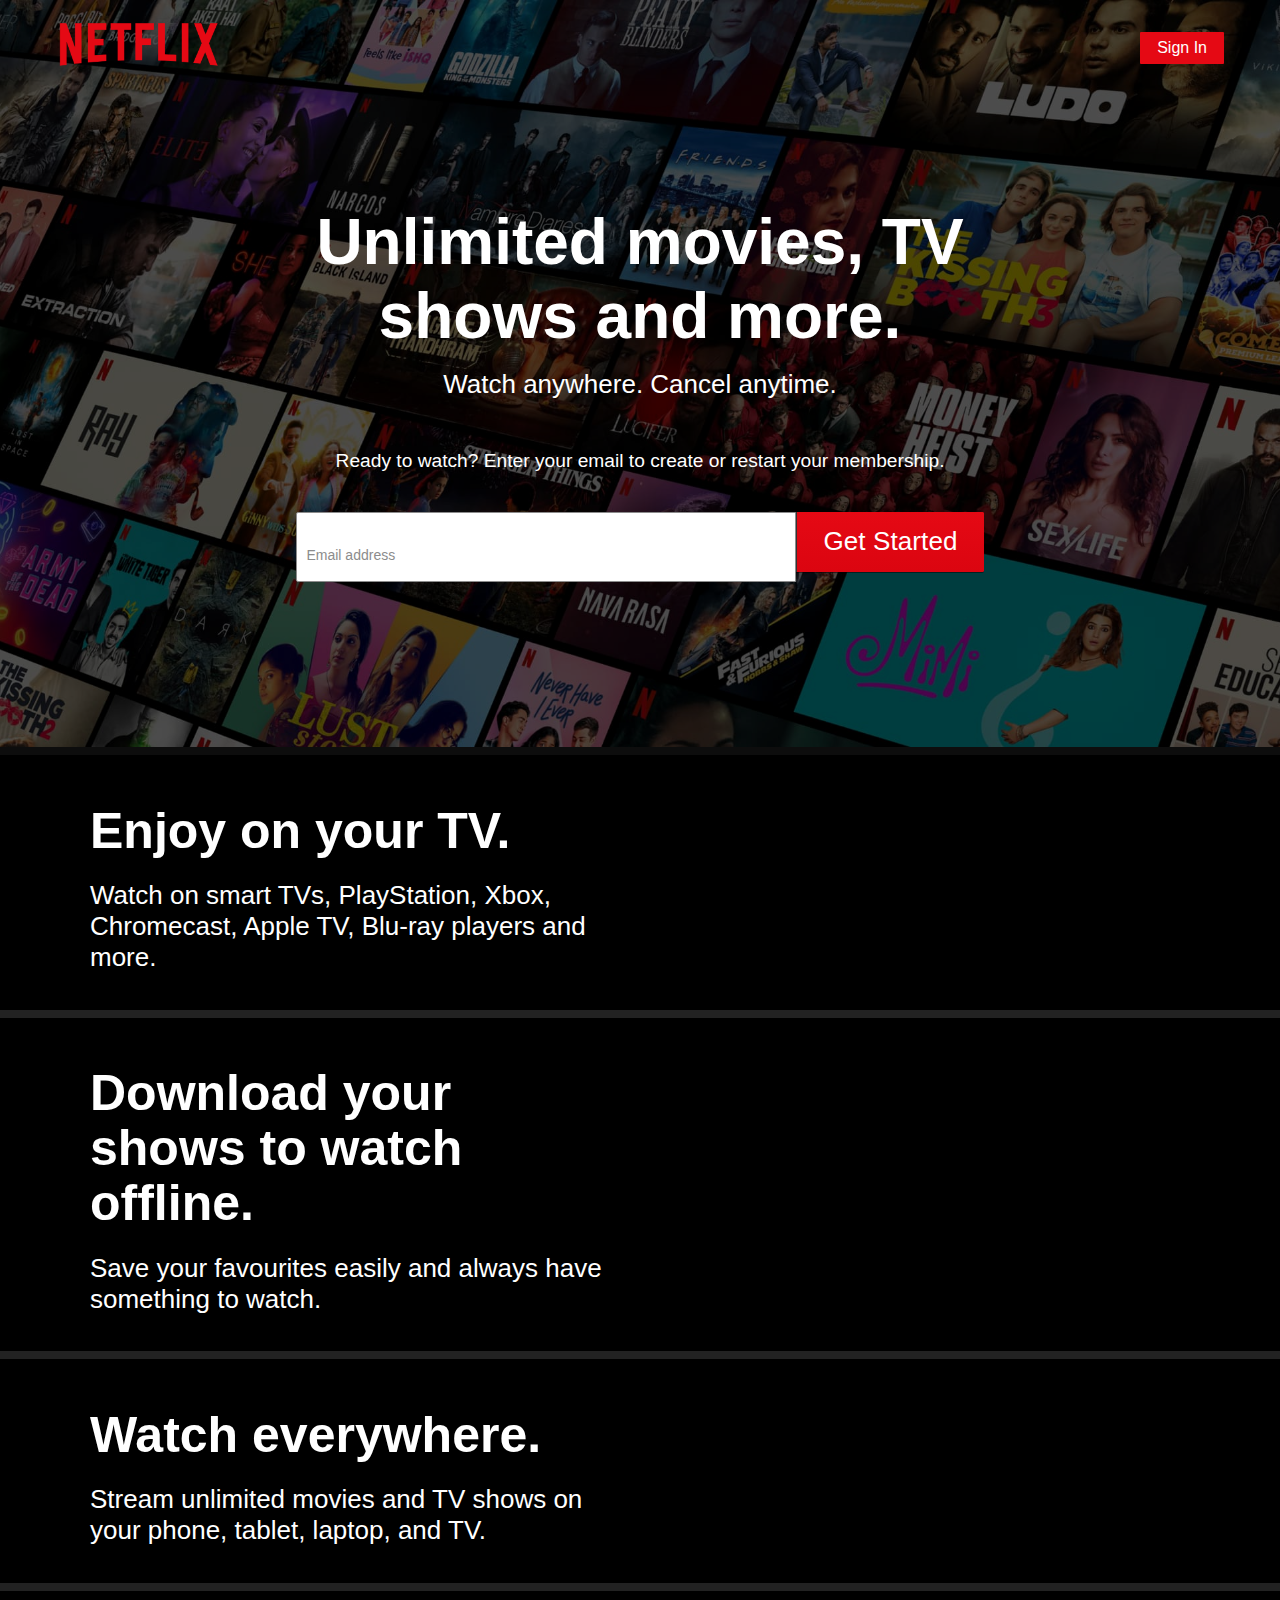
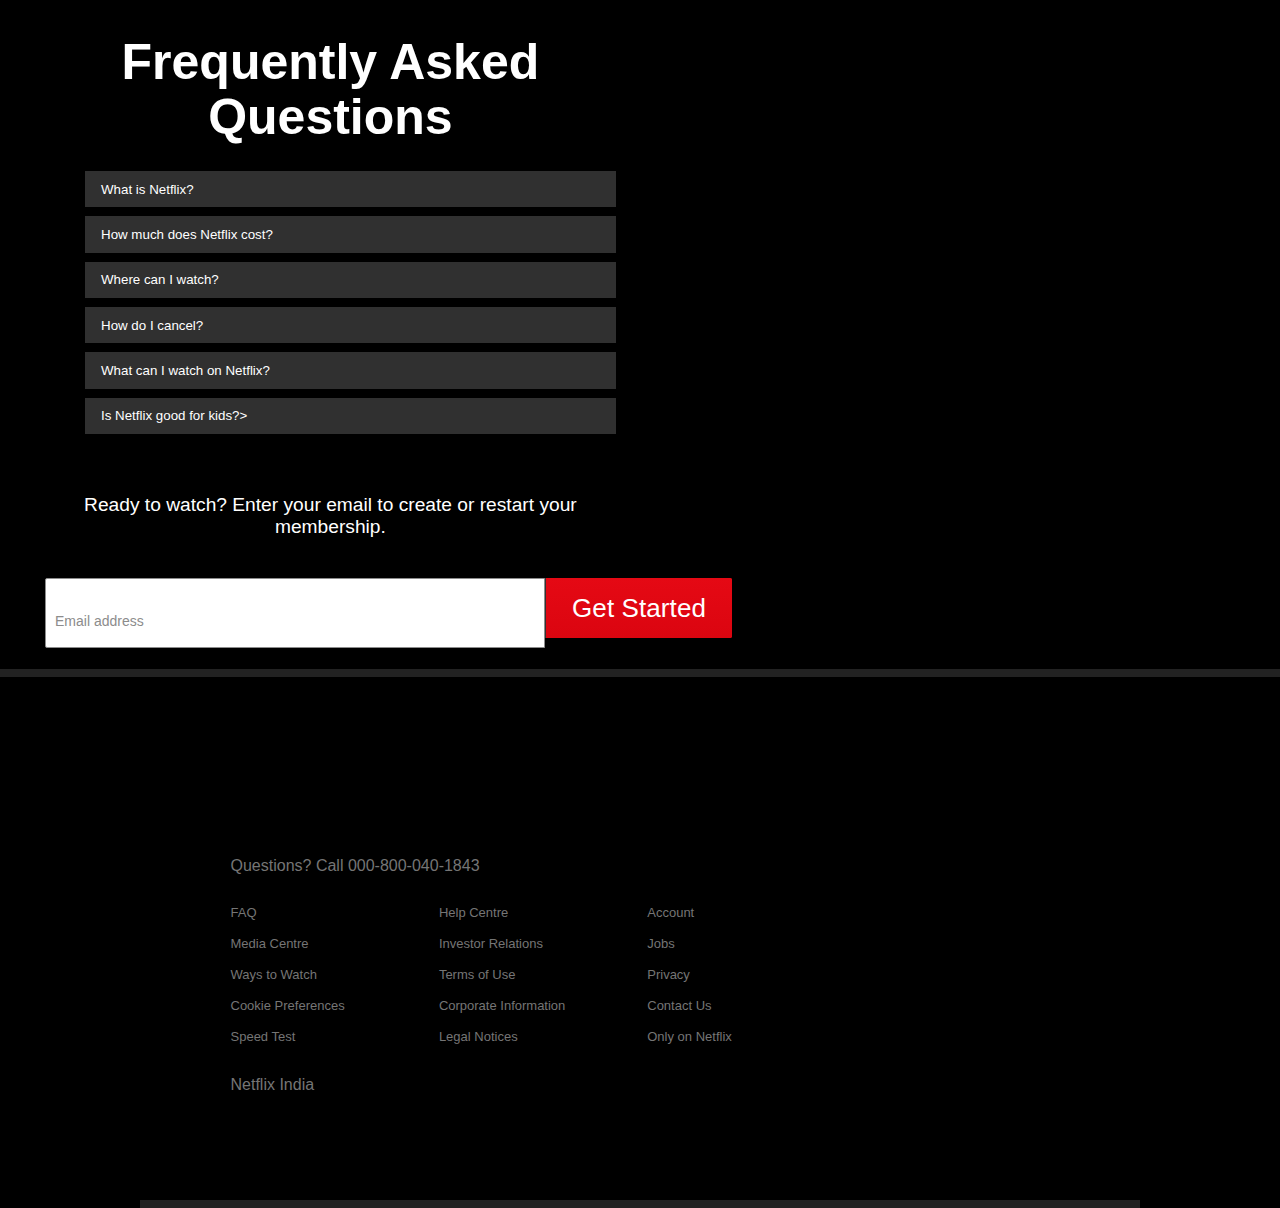
==== index.html @ 4e62dc22 "Initial commit" ====
<!DOCTYPE html>
<html lang="en">
  <head>
    <meta charset="UTF-8" />
    <meta http-equiv="X-UA-Compatible" content="IE=edge" />
    <meta name="viewport" content="width=device-width, initial-scale=1.0" />
    <link rel="shortcut icon" href="netflixtab.png" type="image/x-icon" />
    <link rel="stylesheet" href="style.css" />
    <title>Netflix India – Watch TV Shows Online, Watch Movies Online</title>
  </head>
  <body>
    <div class="section1">
      <header class="story-header-wrapper">
        <div class="story-header">
          <span class="story-logo">
            <img src="netflix-logo.png" alt="Netflix" />
          </span>
          <a href="login.html" class="redbutton">Sign In</a>
        </div>
      </header>
      <div class="story-card">
        <div class="story-card-text">
          <h1 class="story-card-title">Unlimited movies, TV shows and more.</h1>
          <h2 class="story-card-subtitle">Watch anywhere. Cancel anytime.</h2>
          <form class="cta-form email-form"  method="GET">
            <h3 class="email-form-title">Ready to watch? Enter your email to create or restart your membership.</h3>
            <div class="email-form-lockup">
                <ul class="simpleForm structural ui-grid">
                    <li class="nfFormSpace field-email">
                        <div class="nfInput nfInputResponsive">
                            <div class="nfInputPlacement">
                                <label class="input_id" placeholder="email">
                                    <input type="email" data-uia="field-email" name="email" class="nfTextField" id="id_email_faq" value="" tabindex="0" autocomplete="email" maxlength="50" minlength="5" dir="">
                                    <label for="id_email_faq" class="placeLabel">Email address</label>
                                </label>
                            </div>
                        </div>
                    </li>
                </ul>
                <div class="our-story-cta-container cta-link-wrapper">
                    <button class="btn btn-red nmhp-cta nmhp-cta-extra-large btn-none btn-custom" type="submit" autocomplete="off" tabindex="0" role="link" >
                        <span id="" class="cta-btn-txt" >Get Started</span>
                        <span id="" class="chevron-right-arrow" >
                        </span>
                    </button>
                </div>
            </div>
        </form>
          <h3 class="disclaimer"></h3>
        </div>
      </div>
    </div>
    <div class="our-story-card animation-card watchOnTv">
      <div class="animation-card-container">
        <div class="our-story-card-text">
          <h1 id="" class="our-story-card-title">Enjoy on your TV.</h1>
          <h2 id="" class="our-story-card-subtitle">
            Watch on smart TVs, PlayStation, Xbox, Chromecast, Apple TV, Blu-ray
            players and more.
          </h2>
        </div>
        <div class="our-story-card-img-container">
          <div class="our-story-card-animation-container">
            <img
              alt=""
              class="our-story-card-img"
              src="https://assets.nflxext.com/ffe/siteui/acquisition/ourStory/fuji/desktop/tv.png"
            />
            <div class="our-story-card-animation">
              <video
                class="our-story-card-video"
                autoplay=""
                playsinline=""
                muted=""
                loop=""
              >
                <source
                  src="https://assets.nflxext.com/ffe/siteui/acquisition/ourStory/fuji/desktop/video-tv-in-0819.m4v"
                  type="video/mp4"
                />
              </video>
              <div class="our-story-card-animation-text"></div>
            </div>
          </div>
        </div>
        <div class="center-pixel" style="position: absolute"></div>
      </div>
    </div>
    <div class="our-story-card animation-card downloadAndWatch flipped">
      <div class="animation-card-container">
        <div class="our-story-card-text">
          <h1 id="" class="our-story-card-title">
            Download your shows to watch offline.
          </h1>
          <h2 id="" class="our-story-card-subtitle">
            Save your favourites easily and always have something to watch.
          </h2>
        </div>
        <div class="our-story-card-img-container">
          <div class="our-story-card-animation-container">
            <img
              alt=""
              class="our-story-card-img"
              src="https://assets.nflxext.com/ffe/siteui/acquisition/ourStory/fuji/desktop/mobile-0819.jpg"
            />
            <div class="our-story-card-animation">
              <div class="our-story-card-animation-image">
                <img
                  alt=""
                  src="https://assets.nflxext.com/ffe/siteui/acquisition/ourStory/fuji/desktop/boxshot.png"
                />
              </div>
              <div class="our-story-card-animation-text">
                <div id="" class="text-0" data-uia="">Stranger Things</div>
                <div id="" class="text-1" data-uia="">Downloading...</div>
              </div>
            </div>
          </div>
        </div>
        <div class="center-pixel" style="position: absolute"></div>
      </div>
    </div>
    <div class="our-story-card animation-card watchOnDevice">
      <div class="animation-card-container">
        <div class="our-story-card-text">
          <h1 id=""
            class="our-story-card-title">
            Watch everywhere.
          </h1>
          <h2 id=""
            class="our-story-card-subtitle">
            Stream unlimited movies and TV shows on your phone, tablet, laptop,
            and TV.
          </h2>
        </div>
        <div class="our-story-card-img-container">
          <div class="our-story-card-animation-container">
            <img alt="" class="our-story-card-img" src="https://assets.nflxext.com/ffe/siteui/acquisition/ourStory/fuji/desktop/device-pile-in.png">
            <div class="our-story-card-animation" style="max-width: 63%;max-height: 47%;top: 34%;left: 50%;">
              <video class="our-story-card-video" autoplay="" playsinline="" muted="" loop="" style="object-fit: contain;">
                <source src="https://assets.nflxext.com/ffe/siteui/acquisition/ourStory/fuji/desktop/video-devices-in.m4v"
                  type="video/mp4"/>
              </video>
              <div class="our-story-card-animation-text"></div>
            </div>
          </div>
        </div>
        <div class="center-pixel" style="position: absolute"></div>
      </div>
    </div>

    <!-- faq section -->
    <div class="our-story-card faq-card" id="faq">
        <div class="our-story-card-text">
            <h1 id="" class="our-story-card-title" >Frequently Asked Questions</h1>
            <ul class="faq-list">
                <li class="faq-list-item" >
                    <button class="faq-question">What is Netflix?</button>
                    <div class="faq-answer closed">
                        <span id="" >Netflix is a streaming service that offers a wide variety of award-winning TV shows, movies, anime, documentaries and more – on thousands of internet-connected devices.<br><br>You can watch as much as you want, whenever you want, without a single ad – all for one low monthly price. There's always something new to discover, and new TV shows and movies are added every week!</span>
                    </div>
                </li>
                <li class="faq-list-item" >
                    <button class="faq-question">How much does Netflix cost?</button>
                    <div class="faq-answer closed">
                        <span id="" >Watch Netflix on your smartphone, tablet, Smart TV, laptop, or streaming device, all for one fixed monthly fee. Plans range from ₹&nbsp;199 to ₹&nbsp;799 a month. No extra costs, no contracts.</span>
                    </div>
                </li>
                <li class="faq-list-item" >
                    <button class="faq-question">Where can I watch?</button>
                    <div class="faq-answer closed">
                        <span id="" >Watch anywhere, anytime, on an unlimited number of devices. Sign in with your Netflix account to watch instantly on the web at netflix.com from your personal computer or on any internet-connected device that offers the Netflix app, including smart TVs, smartphones, tablets, streaming media players and game consoles.<br><br>You can also download your favourite shows with the iOS, Android, or Windows 10 app. Use downloads to watch while you're on the go and without an internet connection. Take Netflix with you anywhere.</span>
                    </div>
                </li>
                <li class="faq-list-item" >
                    <button class="faq-question">How do I cancel?</button>
                    <div class="faq-answer closed">
                        <span id="">Netflix is flexible. There are no annoying contracts and no commitments. You can easily cancel your account online in two clicks. There are no cancellation fees – start or stop your account anytime.</span>
                    </div>
                </li>
                <li class="faq-list-item" >
                    <button class="faq-question">What can I watch on Netflix?</button>
                    <div class="faq-answer closed">
                        <span id="" >Netflix has an extensive library of feature films, documentaries, TV shows, anime, award-winning Netflix originals, and more. Watch as much as you want, anytime you want.</span>
                    </div>
                </li>
                <li class="faq-list-item" ><button class="faq-question">Is Netflix good for kids?></button>
                    <div class="faq-answer closed">
                        <span id="" >The Netflix Kids experience is included in your membership to give parents control while kids enjoy family-friendly TV shows and films in their own space.<br><br>Kids profiles come with PIN-protected parental controls that let you restrict the maturity rating of content kids can watch and block specific titles you don’t want kids to see.
                        </span>
                    </div>
                </li>
            </ul>
            <form class="cta-form email-form"  method="GET">
                <h3 class="email-form-title">Ready to watch? Enter your email to create or restart your membership.</h3>
                <div class="email-form-lockup">
                    <ul class="simpleForm structural ui-grid">
                        <li class="nfFormSpace field-email">
                            <div class="nfInput nfInputResponsive">
                                <div class="nfInputPlacement">
                                    <label class="input_id" placeholder="email">
                                        <input type="email" data-uia="field-email" name="email" class="nfTextField" id="id_email_faq" value="" tabindex="0" autocomplete="email" maxlength="50" minlength="5" dir="">
                                        <label for="id_email_faq" class="placeLabel">Email address</label>
                                    </label>
                                </div>
                            </div>
                        </li>
                    </ul>
                    <div class="our-story-cta-container cta-link-wrapper">
                        <button class="btn btn-red nmhp-cta nmhp-cta-extra-large btn-none btn-custom" type="submit" autocomplete="off" tabindex="0" role="link" >
                            <span id="" class="cta-btn-txt" >Get Started</span>
                            <span id="" class="chevron-right-arrow" >
                            </span>
                        </button>
                    </div>
                </div>
            </form>
        </div>
        <div class="center-pixel" style="position:absolute"></div>
    </div>



    <div class="our-story-card card-contents footer-card our-story-card-no-border" style="position:relative; " >
      <div class="site-footer-wrapper centered dark">
        <div class="footer-divider"></div>
        <div class="site-footer">
          <p class="footer-top">Questions? Call <a class="footer-top-a" href="#">000-800-040-1843 </a></p>
          <ul class="footer-links structural">
            <li class="footer-link-item" placeholder="footer_responsive_link_faq_item">
              <a class="footer-link" href="https://help.netflix.com/support/412" placeholder="footer_responsive_link_faq">
                <span id="" >FAQ</span>
              </a>
            </li>
            <li class="footer-link-item" placeholder="footer_responsive_link_help_item"><a class="footer-link" href="#" placeholder="footer_responsive_link_help"><span id="" >Help Centre</span></a>
            </li>
            <li class="footer-link-item" placeholder="footer_responsive_link_account_item"><a class="footer-link" href="#" placeholder="footer_responsive_link_account"><span id="" >Account</span></a>
            </li>
            <li class="footer-link-item" placeholder="footer_responsive_link_media_center_item"><a class="footer-link" href="#" placeholder="footer_responsive_link_media_center"><span id="" >Media Centre</span></a>
            </li>
            <li class="footer-link-item" placeholder="footer_responsive_link_relations_item"><a class="footer-link"  href="#" placeholder="footer_responsive_link_relations"><span id="" >Investor Relations</span></a>
            </li>
            <li class="footer-link-item" placeholder="footer_responsive_link_jobs_item"><a class="footer-link"  href="#" placeholder="footer_responsive_link_jobs"><span id="" >Jobs</span></a>
            </li>
            <li class="footer-link-item" placeholder="footer_responsive_link_waysToWatch_item"><a class="footer-link"  href="#" placeholder="footer_responsive_link_waysToWatch"><span id="" >Ways to Watch</span></a>
            </li>
            <li class="footer-link-item" placeholder="footer_responsive_link_terms_item"><a class="footer-link"  href="#" placeholder="footer_responsive_link_terms"><span id="" >Terms of Use</span></a>
            </li>
            <li class="footer-link-item" placeholder="footer_responsive_link_privacy_separate_link_item"><a class="footer-link"  href="#" placeholder="footer_responsive_link_privacy_separate_link"><span id="" >Privacy</span></a>
            </li>
            <li class="footer-link-item" placeholder="footer_responsive_link_cookies_separate_link_item"><a class="footer-link" href="#" placeholder="footer_responsive_link_cookies_separate_link"><span id="" >Cookie Preferences</span></a>
            </li>
            <li class="footer-link-item" placeholder="footer_responsive_link_corporate_information_item"><a class="footer-link" href="#" placeholder="footer_responsive_link_corporate_information"><span id="" >Corporate Information</span></a>
            </li>
            <li class="footer-link-item" placeholder="footer_responsive_link_contact_us_item"><a class="footer-link"  href="#" placeholder="footer_responsive_link_contact_us"><span id="" >Contact Us</span></a>
            </li>
            <li class="footer-link-item" placeholder="footer_responsive_link_speed_test_item"><a class="footer-link" href="#" placeholder="footer_responsive_link_speed_test"><span id="">Speed Test</span></a>
            </li>
            <li class="footer-link-item" placeholder="footer_responsive_link_legal_notices_item"><a class="footer-link"  href="#" placeholder="footer_responsive_link_legal_notices"><span id="" >Legal Notices</span></a>
            </li>
            <li class="footer-link-item originals-link" placeholder="footer_responsive_link_only_on_netflix_item"><a class="footer-link" href="#" placeholder="footer_responsive_link_only_on_netflix"><span id="" >Only on Netflix</span></a>
            </li>
          </ul>
          
          <p class="footer-country">Netflix India</p>
        </div>
      </div>
      <div class="center-pixel" style="position:absolute">
      </div>
    </div>
  </body>
</html>
---- style.css ----
*{
    margin: 0;
    padding: 0;
    box-sizing: border-box;
}
body{
    
    margin: 0;
    font-family: 'Helvetica Neue',Helvetica,Arial,sans-serif;
    background-color: rgba(0, 0, 0, 1);
    color: #333;
    font-size: 16px;
    
}
div{
    display: block;
}
header{
    margin: 0 auto;
    padding-top: 20px;
    width: 100%;
    height: 5rem;
    top: 0;
    right: 0;
    bottom: 0;
    left: 0;
}
.story-header{
    position: relative;
    display: flex;
    margin: 0 3.5rem;
    align-items: center;
    justify-content: space-between;
    z-index: 2;
}

.story-logo img{
    width: 167px;
    height: 100%;
    cursor: pointer;
}

.redbutton{
    background-color: #e50914;
    padding: 7px 17px;
    font-weight: 400;
    font-size: 1rem;
    color: #fff;
    text-decoration: none;
    border-radius: 1px;
}
h1,h2,h3,h4,h5{
    color: #fff;
    margin: .75em 0 .25em;
}


.section1{
    width: 100%;
    height: 100%;
    background: url("background.jpg") no-repeat center center/cover ;
    border-bottom: 8px solid #222;
}

.section1::before{
    content: ' ';
    position: absolute;
	top: 0;
	left: 0;
	width: 100%;
    height: 100%;
	z-index: 1;
	background: rgba(0, 0, 0, 0.6);
}

.story-card{
    position: relative;
    padding: 50px 5%;
    margin-bottom: 0;
    background: 0 0;
    color: #fff;
    z-index: 2;
}

.story-card-text{
    position: relative;
    width: 100%;
    padding: 75px 0;
    max-width: 950px;
    margin: 0 auto;
    text-align: center;
    font-size: 1.625rem;
    font-weight: 400;
}
h1{
    display: block;
    font-size: 2em;
    margin-block-start: 0.67em;
    margin-block-end: 0.67em;
    margin-inline-start: 0px;
    margin-inline-end: 0px;
    font-weight: bold;
}
h2 {
    display: block;
    font-size: 1.5em;
    margin-block-start: 0.83em;
    margin-block-end: 0.83em;
    margin-inline-start: 0px;
    margin-inline-end: 0px;
    font-weight: bold;
}
h3 {
    display: block;
    font-size: 1.17em;
    margin-block-start: 1em;
    margin-block-end: 1em;
    margin-inline-start: 0px;
    margin-inline-end: 0px;
    font-weight: bold;
}


.story-card-title{
    color: #FFFFFF;
    font-size: 4rem;
    margin: 0 75px;
}
.story-card-subtitle{
    color: #FFFFFF;
    font-size: 1.625rem;
    margin: 1rem auto;
    font-weight: 400;
}
form {
    display: block;
    margin-top: 0em;
}
.email-form-lookup{
    display: flex;
    margin: 0 50px;
    flex-direction: row;
    align-items: center;
    justify-items: center;
}

.email-form-title{
    color: #FFFFFF;
    max-width: none;
    font-size: 1.2rem;
    padding: 0 5%;
    margin: 0 auto;
    font-weight: 400;
    text-align: center;
}

ul {
    display: block;
    list-style-type: none;
    margin-block-start: 1em;
    margin-block-end: 1em;
    margin-inline-start: 0px;
    margin-inline-end: 0px;
    padding-inline-start: 40px;
}

@media only screen and (min-width: 950px) and (max-width: 1449px){
.our-story-card-title {
    font-size: 3.125rem;
}
}
@media only screen and (min-width: 550px) and (max-width: 949px){
.our-story-card-title {
    font-size: 3.125rem;
}
}
@media only screen and (min-width: 950px) and (max-width: 1449px), only screen and (min-width: 1450px){
.our-story-card-title {
    font-size: 4rem;
}
}

@media only screen and (min-width: 550px) and (max-width: 949px){
.our-story-card-disclaimer {
    font-size: 1rem;
}
}



/* section 2 section 3 section 4*/
.our-story-card {
    position: relative;
    border-bottom: 8px solid #222;
    padding: 70px 45px;
    margin-bottom: 0;
    background: 0 0;
    color: #fff;
	background: rgba(0, 0, 0, 1);
}

.animation-card-container {
    max-width: 1100px;
    margin: 0 auto;
    display: flex;
    flex-direction: row;
    align-items: center;
    justify-content: space-between;
}
.our-story-card-text {
    margin: -5% 0;
}
.our-story-card-text {
    width: 52%;
    height: 100%;
    flex: 0 1 auto;
    padding: 0 3rem 0 0;
    z-index: 3;
}
.our-story-card-text {
    font-size: 1.625rem;
    font-weight: 400;
}
.our-story-card-title {
    font-size: 3.125rem;
    line-height: 1.1;
    margin-bottom: .5rem;
}
@media screen and (min-width: 740px){
h1 {
    font-size: 38px;
}
}
.our-story-card-subtitle, .our-story-card-text {
    font-size: 1.625rem;
    font-weight: 400;
}
@media screen and (min-width: 740px){
h2 {
    font-size: 27px;
}
}
.our-story-card-img-container {
    width: 48%;
    height: 100%;
    display: flex;
    flex: 0 1 auto;
    box-sizing: border-box;
}
.center-pixel {
    position: absolute;
    top: 50%;
    left: 50%;
}

video {
    object-fit: contain;
}
.our-story-card-video {
    width: 100%;
    height: 100%;
}
audio, canvas, progress, video {
    display: inline-block;
    vertical-align: baseline;
}
.our-story-card-animation-container {
    margin: -10% -5% -5% 0;
}

.our-story-card-animation-container {
    position: relative;
    overflow: hidden;
}

.our-story-card-img {
    position: relative;
    z-index: 2;
}
img {
    max-width: 100%;
    height: auto;
    border: 0;
}
.our-story-card-animation {
    width: 100%;
    height: 100%;
    max-width: 73%;
    max-height: 54%;
    position: absolute;
    top: 46%;
    left: 50%;
    transform: translate(-50%,-50%);
}
@media only screen and (min-width: 550px) and (max-width: 949px), only screen and (min-width: 950px) and (max-width: 1449px), only screen and (min-width: 1450px){
    .our-story-card {
        padding: 70px 45px;
    }
    }
@media only screen and (min-width: 550px) and (max-width: 949px), only screen and (min-width: 400px) and (max-width: 549px), only screen and (min-width: 350px) and (max-width: 399px), only screen and (max-width: 349px){
.animation-card .animation-card-container {
    flex-direction: column;
}
}
@media only screen and (min-width: 550px) and (max-width: 949px), only screen and (min-width: 400px) and (max-width: 549px), only screen and (min-width: 350px) and (max-width: 399px), only screen and (max-width: 349px){
.animation-card.watchOnTv .our-story-card-text {
    margin: 0;
}
}
@media only screen and (min-width: 550px) and (max-width: 949px), only screen and (min-width: 400px) and (max-width: 549px), only screen and (min-width: 350px) and (max-width: 399px), only screen and (max-width: 349px){
.animation-card .our-story-card-text {
    width: 100%;
    text-align: center;
    padding: 0;
}
}
@media only screen and (min-width: 550px) and (max-width: 949px), only screen and (min-width: 400px) and (max-width: 549px), only screen and (min-width: 350px) and (max-width: 399px), only screen and (max-width: 349px){
.animation-card .our-story-card-img-container {
    width: 100%;
    max-width: 600px;
    margin-top: 1em;
}
}

/* Faq card */
 .faq-card{
    text-align: center;
} 
.faq-list-item {
    list-style-type: none;
    margin: 0 0 8px 0;
}

.faq-question {
    padding: .8em 2.2em .8em 1.2em;
    margin-bottom: 1px;
    font-weight: 400;
    position: relative;
    width: 100%;
    border: 0;
    color:#FFFFFF;
    display: block;
    text-align: left;
    background: #303030;
}
.closed {
    max-height: 0;
    overflow: hidden;
    transition: max-height .25s cubic-bezier(.5,0,.1,1);
}

.email-form {
    margin: 0 auto;
    display: flex;
    flex-direction: column;
}
.email-form-title {
    max-width: none;
    padding-bottom: 20px;
    font-size: 1.2rem;
    padding: 0 5%;
    margin: 20px auto;
    font-weight: 400
}
.email-form-lockup {
    display: flex;
    flex-direction: row;
    margin: 0 auto;
    text-align: center;
}
.simpleForm {
    vertical-align: top;
    text-align: right;
}
ul.structural {
    padding: 0;
    margin: 0;
}
ul.structural>li {
    list-style: none;
    margin-left: 0;
}
.nfFormSpace {
    margin-bottom: 10px;
}
.nfInput {
    margin: 0;
    display: inline-block;
    max-width: 500px;
    position: relative;
}
.nfInputPlacement {
    position: relative;
}
label {
    cursor: default;
}
.nfInput input {
    min-width: 500px;
    height: 70px!important;
    border-bottom-right-radius: 0;
    border-top-right-radius: 0;
}
.nfTextField {
    padding: 10px 10px 0;
    box-sizing: border-box;
    font-size: 16px;
    border: solid 1px #8c8c8c;
    border-radius: 2px;
    display: block;
    appearance: none;
    width: 100%;
    color: #000;
    padding: 10px 11px;
    height: 44px;
}
.placeLabel {
    font-size: 16px;
    position: absolute;
    top: 50%;
    left: 10px;
    color: #8c8c8c;
    font-size: 14px;
}


@media only screen and (min-width: 950px) and (max-width: 1449px), only screen and (min-width: 1450px){
.email-form {
    max-width: 950px;
    padding-top: .85rem;
}
}
@media only screen and (min-width: 950px) and (max-width: 1449px), only screen and (min-width: 1450px){
.email-form-title {
    max-width: none;
    padding-bottom: 20px;
    font-size: 1.2rem;
}
}
@media only screen and (min-width: 950px) and (max-width: 1449px), only screen and (min-width: 1450px){
.email-form-lockup .simpleForm {
    vertical-align: top;
    flex: 1 0 auto;
    text-align: right;
}
}


.our-story-cta-container {
    display: inline-block;
    vertical-align: top;
    text-align: left;
    flex: 1 0 auto;
}
.nmhp-cta{
    padding: 0 1em;
    margin: 0!important;
    border-bottom-left-radius: 0;
    border-top-left-radius: 0;
    border-left: 1px solid #333;
    display: inline-flex;
    flex-direction: row;
    align-items: center;
    margin: .25em auto;
    padding: 0 1em;
    line-height: initial;
    width: auto;
}
.nmhp-cta-extra-large {
    font-size: 1.875rem;
    min-height: 70px;
}
.btn {
    position: relative;
    min-width: 74px;
    margin: .5em .5em .5em 0;
    text-decoration: none;
    vertical-align: middle;
    cursor: pointer;
    font-weight: 400;
    letter-spacing: .1px;
    border-radius: 2px;
    text-align: center;
    box-sizing: border-box;
    border: 0;
}
.btn-red {
    color: #fff;
    background-color: #e50914;
    background-image: linear-gradient(to bottom,#e50914,#db0510);
    box-shadow: 0 1px 0 rgb(0 0 0 / 45%);
}
.cta-btn-txt {
    padding: .5rem 0;
}

@media only screen and (min-width: 950px) and (max-width: 1449px), only screen and (min-width: 1450px){
.email-form-lockup .our-story-cta-container {
    display: inline-block;
    vertical-align: top;
    text-align: left;
    flex: 1 0 auto;
}
}
@media only screen and (min-width: 550px) and (max-width: 949px), only screen and (min-width: 350px) and (max-width: 399px), only screen and (min-width: 400px) and (max-width: 549px), only screen and (max-width: 349px){
.email-form-lockup .field-email {
    margin-bottom: 0;
}
}

@media only screen and (min-width: 550px) and (max-width: 949px), only screen and (min-width: 350px) and (max-width: 399px), only screen and (min-width: 400px) and (max-width: 549px), only screen and (max-width: 349px){
.email-form-lockup .our-story-cta-container {
    padding: 0;
    margin-top: 0;
}
}
@media only screen and (min-width: 950px) and (max-width: 1449px), only screen and (min-width: 1450px){
.email-form-lockup .nmhp-cta, .email-form-lockup .our-story-cta {
    margin: 0!important;
    border-bottom-left-radius: 0;
    border-top-left-radius: 0;
    border-left: 1px solid #333;
}
}
@media only screen and (min-width: 950px) and (max-width: 1449px){
.nmhp-cta-extra-large {
    font-size: 1.625rem;
    min-height: 60px;
}
}
@media only screen and (min-width: 950px) and (max-width: 1449px), only screen and (min-width: 1450px){
.nmhp-cta {
    padding: 0 1em;
    margin: .5em auto;
}
}
@media only screen and (min-width: 950px) and (max-width: 1449px), only screen and (min-width: 1450px){
.nmhp-cta .cta-btn-txt {
    padding: .5rem 0;
}
}
.center-pixel {
    position: absolute;
    top: 50%;
    left: 50%;
}

/* last section */
.footer-card {
    max-width: 1000px;
    margin: 0 auto;
}
.site-footer-wrapper {
    margin-top: 0;
    min-width: 190px;
    width: 100%;
    margin-top: 80px;
    padding-bottom: 20px;
    font-size: 1em;
    color: #757575;
    position: relative;
}
.footer-divider {
    display: none;
    width: 100%;
    border-top: 1px solid #e5e5e5;
    height: 0;
    width: 100%;
}
.site-footer {
    padding-top: 0;
    margin: 0 auto;
    padding-top: 30px;
    width: 90%;
}
p {
    display: block;
    margin-block-start: 1em;
    margin-block-end: 1em;
    margin-inline-start: 0px;
    margin-inline-end: 0px;
}
.footer-top {
    padding: 0;
    margin: 0 0 30px;
}
.footer-top-a {
    color: #757575;
    text-decoration: none;
}
a {
    background-color: transparent;
}
.footer-links {
    max-width: 1000px;
    font-size: 13px;
    box-sizing: border-box;
}
.footer-link-item {
    box-sizing: border-box;
    padding: 0;
    margin-bottom: 16px;
    display: inline-block;
    min-width: 100px;
    width: 25%;
    padding-right: 12px;
    vertical-align: top;
}
.footer-link-item a{
    color: #757575;
    background-color: transparent;
    text-decoration: none;
}

.center-pixel {
    top: 50%;
    left: 50%;
}
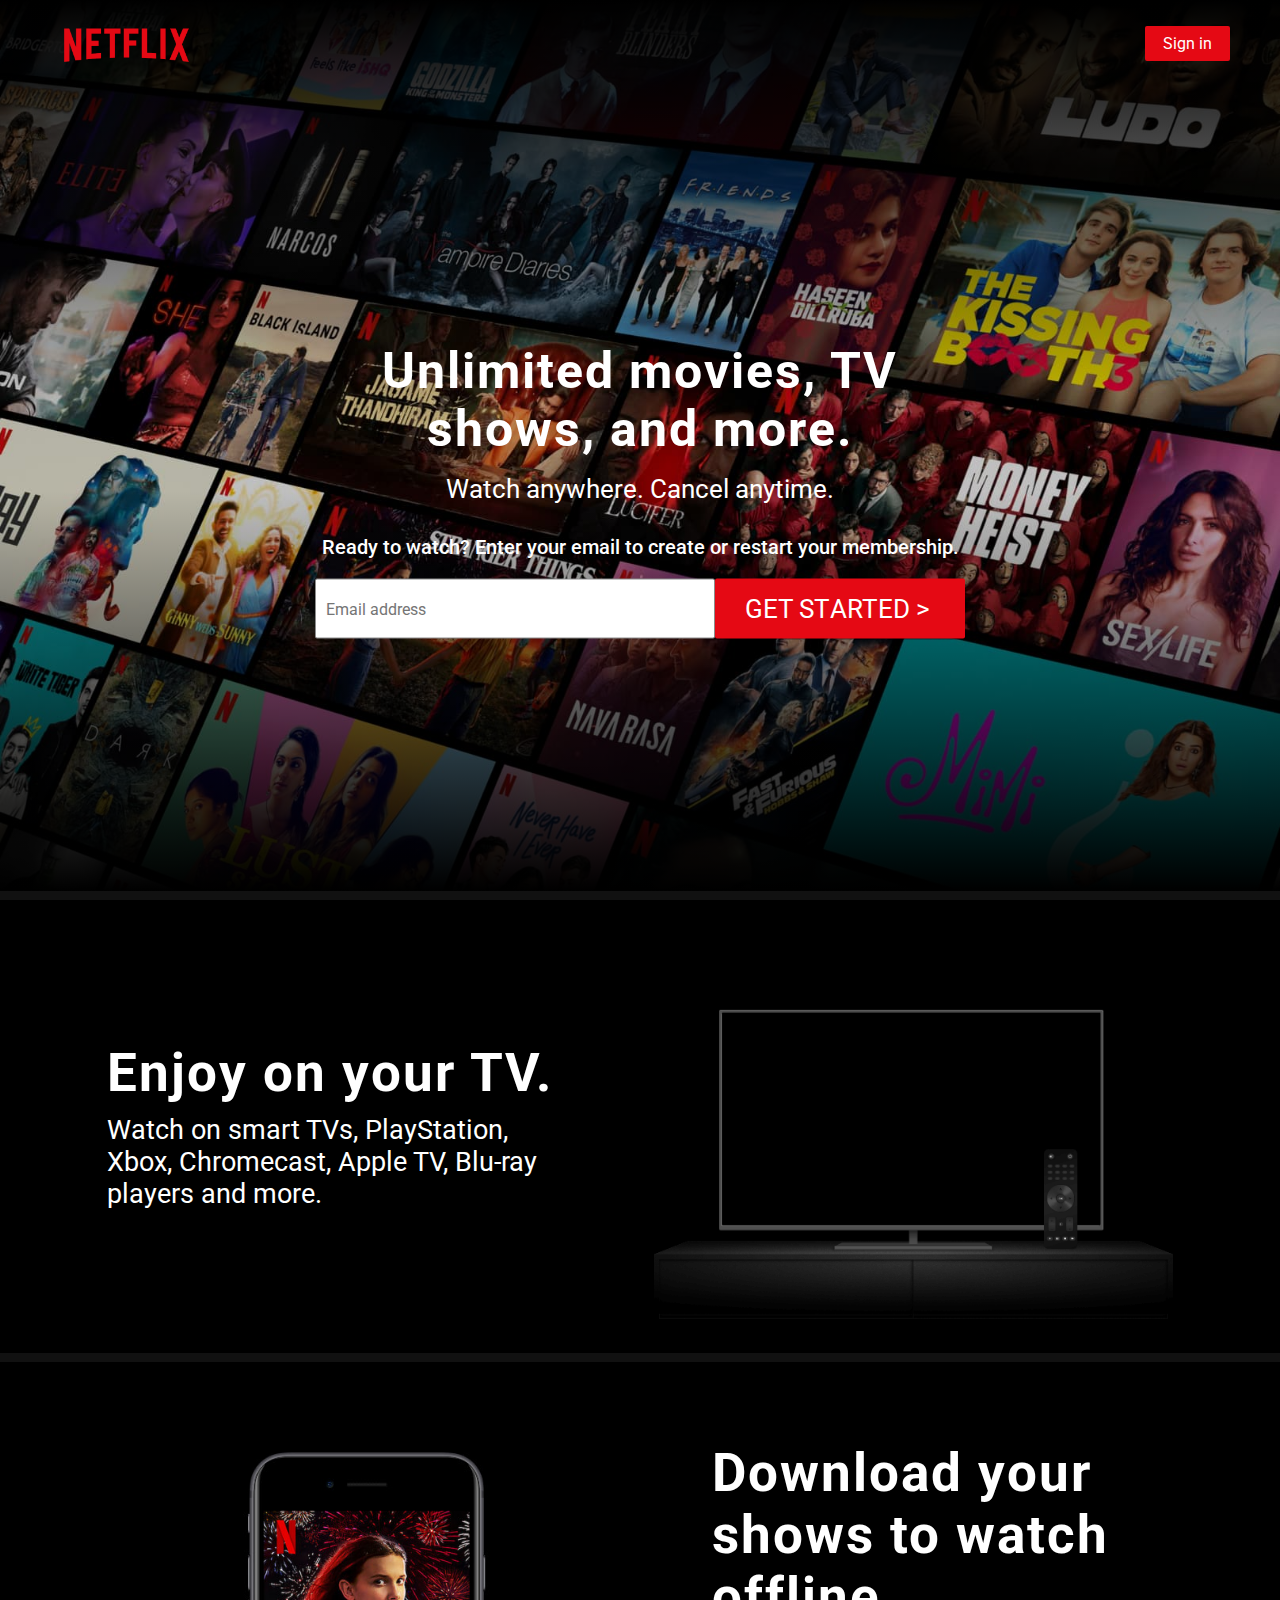
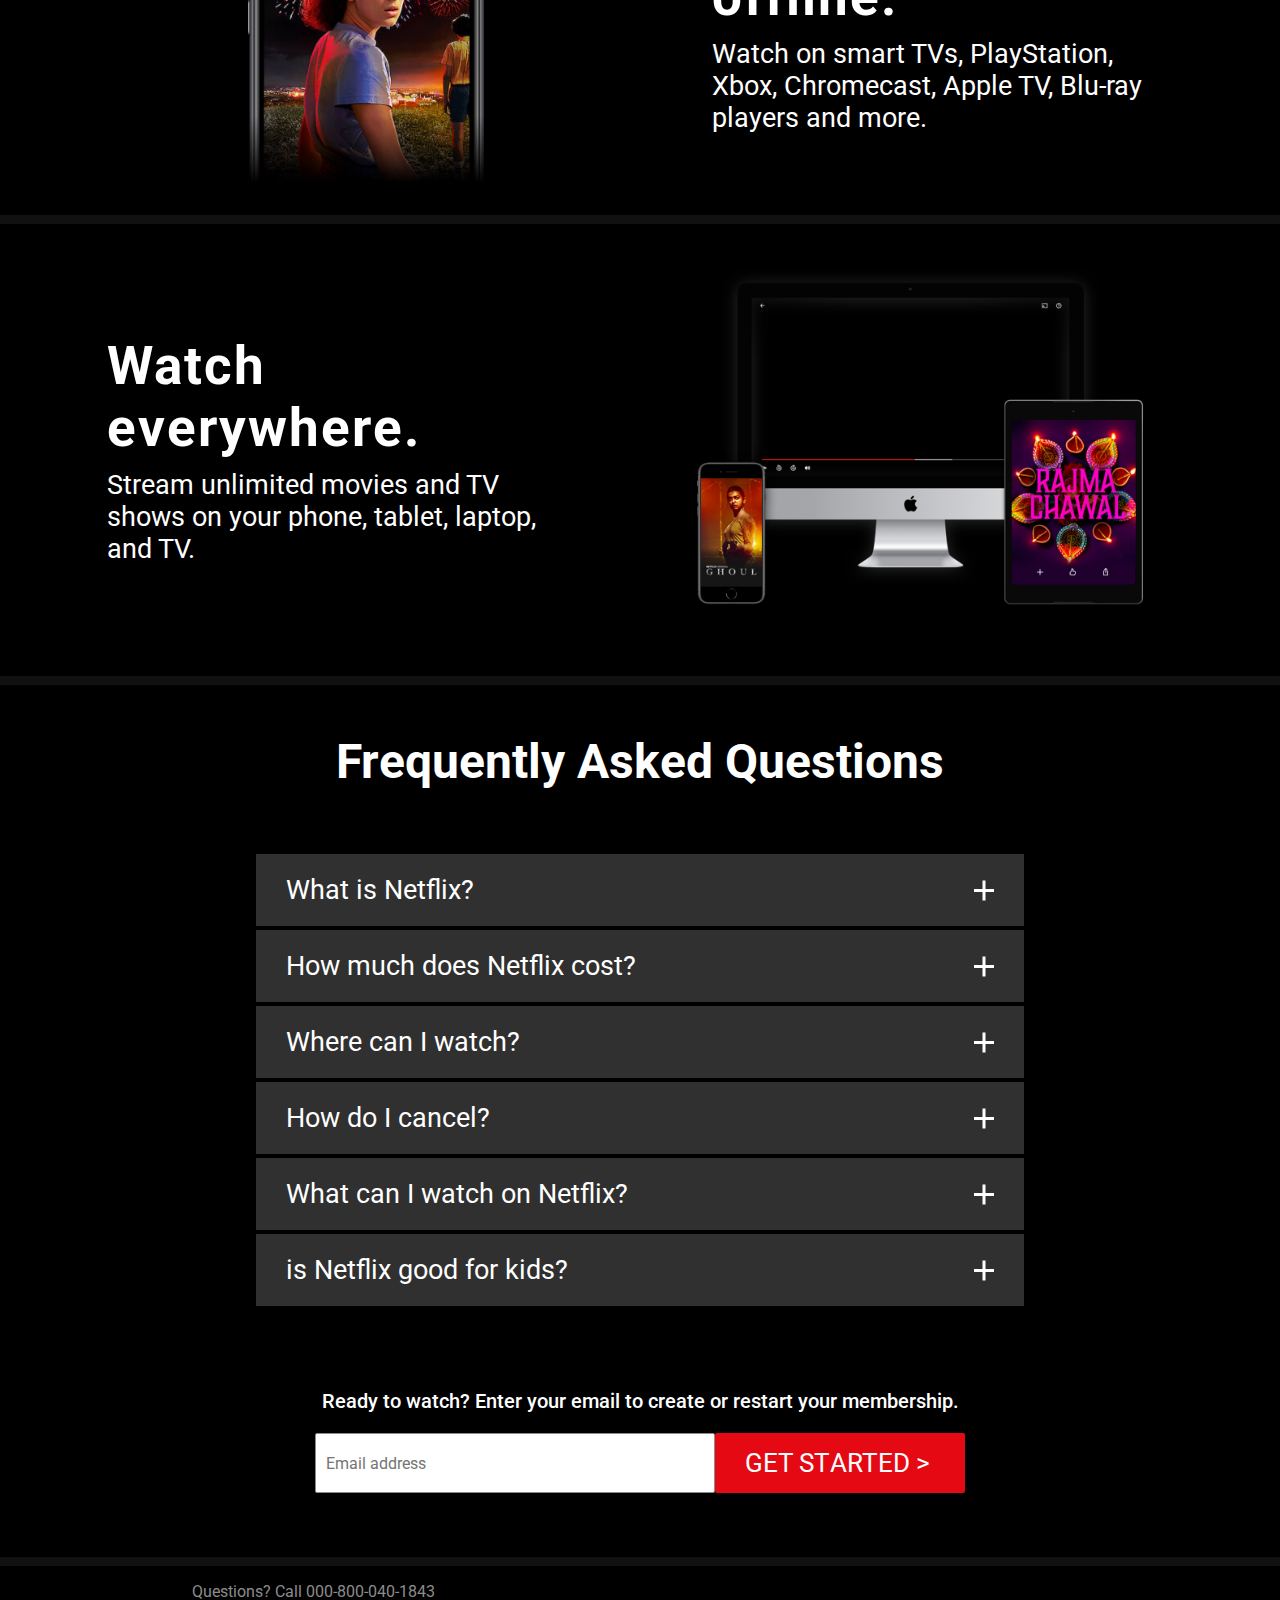
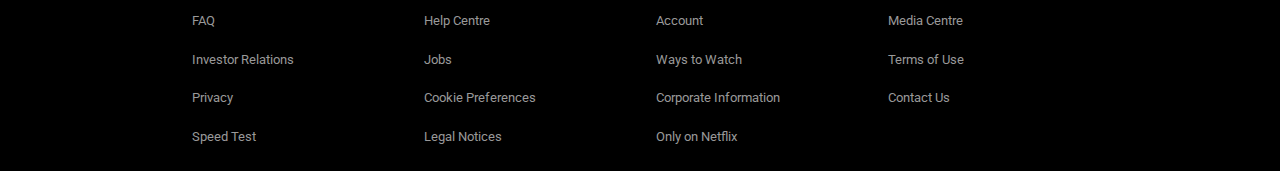
==== commit f0672ae4: "improved" ====
--- a/index.html
+++ b/index.html
@@ -9,264 +9,169 @@
     <title>Netflix India – Watch TV Shows Online, Watch Movies Online</title>
   </head>
   <body>
-    <div class="section1">
-      <header class="story-header-wrapper">
-        <div class="story-header">
-          <span class="story-logo">
-            <img src="netflix-logo.png" alt="Netflix" />
-          </span>
-          <a href="login.html" class="redbutton">Sign In</a>
+    <section class="container">
+      <div class="head">
+        <img src="logo.png" alt="">
+        <a href="login.html">Sign in</a>
+      </div>
+    </section>
+    <section class="banner">
+      <img src="./background.jpg" class="fit">
+      <div class="box">
+        <div class="heading">
+          <h2>Unlimited movies, TV shows, and more.</h2>
+          <h5>Watch anywhere. Cancel anytime.</h5>
+          <p>Ready to watch? Enter your email to create or restart your membership.</p>
         </div>
-      </header>
-      <div class="story-card">
-        <div class="story-card-text">
-          <h1 class="story-card-title">Unlimited movies, TV shows and more.</h1>
-          <h2 class="story-card-subtitle">Watch anywhere. Cancel anytime.</h2>
-          <form class="cta-form email-form"  method="GET">
-            <h3 class="email-form-title">Ready to watch? Enter your email to create or restart your membership.</h3>
-            <div class="email-form-lockup">
-                <ul class="simpleForm structural ui-grid">
-                    <li class="nfFormSpace field-email">
-                        <div class="nfInput nfInputResponsive">
-                            <div class="nfInputPlacement">
-                                <label class="input_id" placeholder="email">
-                                    <input type="email" data-uia="field-email" name="email" class="nfTextField" id="id_email_faq" value="" tabindex="0" autocomplete="email" maxlength="50" minlength="5" dir="">
-                                    <label for="id_email_faq" class="placeLabel">Email address</label>
-                                </label>
-                            </div>
-                        </div>
-                    </li>
-                </ul>
-                <div class="our-story-cta-container cta-link-wrapper">
-                    <button class="btn btn-red nmhp-cta nmhp-cta-extra-large btn-none btn-custom" type="submit" autocomplete="off" tabindex="0" role="link" >
-                        <span id="" class="cta-btn-txt" >Get Started</span>
-                        <span id="" class="chevron-right-arrow" >
-                        </span>
-                    </button>
-                </div>
-            </div>
-        </form>
-          <h3 class="disclaimer"></h3>
+        <div class="search">
+          <input type="text" name="" placeholder="Email address" id="">
+          <a href="signup.html">Get Started ></a>
         </div>
       </div>
-    </div>
-    <div class="our-story-card animation-card watchOnTv">
-      <div class="animation-card-container">
-        <div class="our-story-card-text">
-          <h1 id="" class="our-story-card-title">Enjoy on your TV.</h1>
-          <h2 id="" class="our-story-card-subtitle">
-            Watch on smart TVs, PlayStation, Xbox, Chromecast, Apple TV, Blu-ray
-            players and more.
-          </h2>
+    </section>
+
+    <section class="part">
+      <div class="talk">
+        <h1>Enjoy on your TV.</h1>
+        <p>Watch on smart TVs, PlayStation, Xbox, Chromecast, Apple TV, Blu-ray players and more.</p>
+      </div>
+      <div class="img">
+        <img src="tv.png" alt="">
+        <video class="our-story-card-video" autoplay="" playsinline="" muted="" loop="" style="object-fit: contain;">
+          <source src="https://assets.nflxext.com/ffe/siteui/acquisition/ourStory/fuji/desktop/video-tv-in-0819.m4v"
+            type="video/mp4"/></video>
+      </div>
+    </section>
+
+    <section class="part">
+      <div class="img">
+        <img src="mobile.jpg" alt="">
+      </div>
+      <div class="talk">
+        <h1>Download your shows to watch offline.</h1>
+        <p>Watch on smart TVs, PlayStation, Xbox, Chromecast, Apple TV, Blu-ray players and more.</p>
+      </div>
+    </section>
+
+    <section class="part">
+      <div class="talk">
+        <h1>Watch everywhere.</h1>
+        <p>Stream unlimited movies and TV shows on your phone, tablet, laptop, and TV.</p>
+      </div>
+      <div class="img">
+        <img src="device.png" alt="">
+        <video class="video-2" autoplay="" playsinline="" muted="" loop="" style="object-fit: contain;">
+          <source src="https://assets.nflxext.com/ffe/siteui/acquisition/ourStory/fuji/desktop/video-devices-in.m4v"
+            type="video/mp4"/>
+        </video>
+      </div>
+    </section>
+
+    <section class="list">
+      <h1>Frequently Asked Questions</h1>
+      <div class="according-menu">
+        <div class="item" id="item1">
+          <a href="#item1" class="title">
+            <span>What is Netflix?</span>
+            <i class="icon"></i>
+          </a>
+          <p class="text">
+            Netflix is a streaming service that offers a wide variety of award-winning TV shows, movies, anime, documentaries and more – on thousands of internet-connected devices.
+            <br><br>
+            You can watch as much as you want, whenever you want, without a single ad – all for one low monthly price. There's always something new to discover, and new TV shows and movies are added every week!
+          </p>
         </div>
-        <div class="our-story-card-img-container">
-          <div class="our-story-card-animation-container">
-            <img
-              alt=""
-              class="our-story-card-img"
-              src="https://assets.nflxext.com/ffe/siteui/acquisition/ourStory/fuji/desktop/tv.png"
-            />
-            <div class="our-story-card-animation">
-              <video
-                class="our-story-card-video"
-                autoplay=""
-                playsinline=""
-                muted=""
-                loop=""
-              >
-                <source
-                  src="https://assets.nflxext.com/ffe/siteui/acquisition/ourStory/fuji/desktop/video-tv-in-0819.m4v"
-                  type="video/mp4"
-                />
-              </video>
-              <div class="our-story-card-animation-text"></div>
-            </div>
-          </div>
+        <div class="item" id="item2">
+          <a href="#item2" class="title">
+            <span>How much does Netflix cost?</span>
+            <i class="icon"></i>
+          </a>
+          <p class="text">
+            Watch Netflix on your smartphone, tablet, Smart TV, laptop, or streaming device, all for one fixed monthly fee. Plans range from ₹ 199 to ₹ 799 a month. No extra costs, no contracts.
+          </p>
         </div>
-        <div class="center-pixel" style="position: absolute"></div>
-      </div>
-    </div>
-    <div class="our-story-card animation-card downloadAndWatch flipped">
-      <div class="animation-card-container">
-        <div class="our-story-card-text">
-          <h1 id="" class="our-story-card-title">
-            Download your shows to watch offline.
-          </h1>
-          <h2 id="" class="our-story-card-subtitle">
-            Save your favourites easily and always have something to watch.
-          </h2>
+        <div class="item" id="item3">
+          <a href="#item3" class="title">
+            <span>Where can I watch?</span>
+            <i class="icon"></i>
+          </a>
+          <p class="text">
+            Watch anywhere, anytime. Sign in with your Netflix account to watch instantly on the web at netflix.com from your personal computer or on any internet-connected device that offers the Netflix app, including smart TVs, smartphones, tablets, streaming media players and game consoles.
+            <br><br>
+            You can also download your favourite shows with the iOS, Android, or Windows 10 app. Use downloads to watch while you're on the go and without an internet connection. Take Netflix with you anywhere.
+          </p>
         </div>
-        <div class="our-story-card-img-container">
-          <div class="our-story-card-animation-container">
-            <img
-              alt=""
-              class="our-story-card-img"
-              src="https://assets.nflxext.com/ffe/siteui/acquisition/ourStory/fuji/desktop/mobile-0819.jpg"
-            />
-            <div class="our-story-card-animation">
-              <div class="our-story-card-animation-image">
-                <img
-                  alt=""
-                  src="https://assets.nflxext.com/ffe/siteui/acquisition/ourStory/fuji/desktop/boxshot.png"
-                />
-              </div>
-              <div class="our-story-card-animation-text">
-                <div id="" class="text-0" data-uia="">Stranger Things</div>
-                <div id="" class="text-1" data-uia="">Downloading...</div>
-              </div>
-            </div>
-          </div>
+        <div class="item" id="item4">
+          <a href="#item4" class="title">
+            <span>How do I cancel?</span>
+            <i class="icon"></i>
+          </a>
+          <p class="text">
+            Netflix is flexible. There are no annoying contracts and no commitments. You can easily cancel your account online in two clicks. There are no cancellation fees – start or stop your account anytime.
+          </p>
         </div>
-        <div class="center-pixel" style="position: absolute"></div>
-      </div>
-    </div>
-    <div class="our-story-card animation-card watchOnDevice">
-      <div class="animation-card-container">
-        <div class="our-story-card-text">
-          <h1 id=""
-            class="our-story-card-title">
-            Watch everywhere.
-          </h1>
-          <h2 id=""
-            class="our-story-card-subtitle">
-            Stream unlimited movies and TV shows on your phone, tablet, laptop,
-            and TV.
-          </h2>
+        <div class="item" id="item5">
+          <a href="#item5" class="title">
+            <span>What can I watch on Netflix?</span>
+            <i class="icon"></i>
+          </a>
+          <p class="text">
+            Netflix has an extensive library of feature films, documentaries, TV shows, anime, award-winning Netflix originals, and more. Watch as much as you want, anytime you want.
+          </p>
         </div>
-        <div class="our-story-card-img-container">
-          <div class="our-story-card-animation-container">
-            <img alt="" class="our-story-card-img" src="https://assets.nflxext.com/ffe/siteui/acquisition/ourStory/fuji/desktop/device-pile-in.png">
-            <div class="our-story-card-animation" style="max-width: 63%;max-height: 47%;top: 34%;left: 50%;">
-              <video class="our-story-card-video" autoplay="" playsinline="" muted="" loop="" style="object-fit: contain;">
-                <source src="https://assets.nflxext.com/ffe/siteui/acquisition/ourStory/fuji/desktop/video-devices-in.m4v"
-                  type="video/mp4"/>
-              </video>
-              <div class="our-story-card-animation-text"></div>
-            </div>
-          </div>
-        </div>
-        <div class="center-pixel" style="position: absolute"></div>
-      </div>
-    </div>
-
-    <!-- faq section -->
-    <div class="our-story-card faq-card" id="faq">
-        <div class="our-story-card-text">
-            <h1 id="" class="our-story-card-title" >Frequently Asked Questions</h1>
-            <ul class="faq-list">
-                <li class="faq-list-item" >
-                    <button class="faq-question">What is Netflix?</button>
-                    <div class="faq-answer closed">
-                        <span id="" >Netflix is a streaming service that offers a wide variety of award-winning TV shows, movies, anime, documentaries and more – on thousands of internet-connected devices.<br><br>You can watch as much as you want, whenever you want, without a single ad – all for one low monthly price. There's always something new to discover, and new TV shows and movies are added every week!</span>
-                    </div>
-                </li>
-                <li class="faq-list-item" >
-                    <button class="faq-question">How much does Netflix cost?</button>
-                    <div class="faq-answer closed">
-                        <span id="" >Watch Netflix on your smartphone, tablet, Smart TV, laptop, or streaming device, all for one fixed monthly fee. Plans range from ₹&nbsp;199 to ₹&nbsp;799 a month. No extra costs, no contracts.</span>
-                    </div>
-                </li>
-                <li class="faq-list-item" >
-                    <button class="faq-question">Where can I watch?</button>
-                    <div class="faq-answer closed">
-                        <span id="" >Watch anywhere, anytime, on an unlimited number of devices. Sign in with your Netflix account to watch instantly on the web at netflix.com from your personal computer or on any internet-connected device that offers the Netflix app, including smart TVs, smartphones, tablets, streaming media players and game consoles.<br><br>You can also download your favourite shows with the iOS, Android, or Windows 10 app. Use downloads to watch while you're on the go and without an internet connection. Take Netflix with you anywhere.</span>
-                    </div>
-                </li>
-                <li class="faq-list-item" >
-                    <button class="faq-question">How do I cancel?</button>
-                    <div class="faq-answer closed">
-                        <span id="">Netflix is flexible. There are no annoying contracts and no commitments. You can easily cancel your account online in two clicks. There are no cancellation fees – start or stop your account anytime.</span>
-                    </div>
-                </li>
-                <li class="faq-list-item" >
-                    <button class="faq-question">What can I watch on Netflix?</button>
-                    <div class="faq-answer closed">
-                        <span id="" >Netflix has an extensive library of feature films, documentaries, TV shows, anime, award-winning Netflix originals, and more. Watch as much as you want, anytime you want.</span>
-                    </div>
-                </li>
-                <li class="faq-list-item" ><button class="faq-question">Is Netflix good for kids?></button>
-                    <div class="faq-answer closed">
-                        <span id="" >The Netflix Kids experience is included in your membership to give parents control while kids enjoy family-friendly TV shows and films in their own space.<br><br>Kids profiles come with PIN-protected parental controls that let you restrict the maturity rating of content kids can watch and block specific titles you don’t want kids to see.
-                        </span>
-                    </div>
-                </li>
-            </ul>
-            <form class="cta-form email-form"  method="GET">
-                <h3 class="email-form-title">Ready to watch? Enter your email to create or restart your membership.</h3>
-                <div class="email-form-lockup">
-                    <ul class="simpleForm structural ui-grid">
-                        <li class="nfFormSpace field-email">
-                            <div class="nfInput nfInputResponsive">
-                                <div class="nfInputPlacement">
-                                    <label class="input_id" placeholder="email">
-                                        <input type="email" data-uia="field-email" name="email" class="nfTextField" id="id_email_faq" value="" tabindex="0" autocomplete="email" maxlength="50" minlength="5" dir="">
-                                        <label for="id_email_faq" class="placeLabel">Email address</label>
-                                    </label>
-                                </div>
-                            </div>
-                        </li>
-                    </ul>
-                    <div class="our-story-cta-container cta-link-wrapper">
-                        <button class="btn btn-red nmhp-cta nmhp-cta-extra-large btn-none btn-custom" type="submit" autocomplete="off" tabindex="0" role="link" >
-                            <span id="" class="cta-btn-txt" >Get Started</span>
-                            <span id="" class="chevron-right-arrow" >
-                            </span>
-                        </button>
-                    </div>
-                </div>
-            </form>
-        </div>
-        <div class="center-pixel" style="position:absolute"></div>
-    </div>
-
-
-
-    <div class="our-story-card card-contents footer-card our-story-card-no-border" style="position:relative; " >
-      <div class="site-footer-wrapper centered dark">
-        <div class="footer-divider"></div>
-        <div class="site-footer">
-          <p class="footer-top">Questions? Call <a class="footer-top-a" href="#">000-800-040-1843 </a></p>
-          <ul class="footer-links structural">
-            <li class="footer-link-item" placeholder="footer_responsive_link_faq_item">
-              <a class="footer-link" href="https://help.netflix.com/support/412" placeholder="footer_responsive_link_faq">
-                <span id="" >FAQ</span>
-              </a>
-            </li>
-            <li class="footer-link-item" placeholder="footer_responsive_link_help_item"><a class="footer-link" href="#" placeholder="footer_responsive_link_help"><span id="" >Help Centre</span></a>
-            </li>
-            <li class="footer-link-item" placeholder="footer_responsive_link_account_item"><a class="footer-link" href="#" placeholder="footer_responsive_link_account"><span id="" >Account</span></a>
-            </li>
-            <li class="footer-link-item" placeholder="footer_responsive_link_media_center_item"><a class="footer-link" href="#" placeholder="footer_responsive_link_media_center"><span id="" >Media Centre</span></a>
-            </li>
-            <li class="footer-link-item" placeholder="footer_responsive_link_relations_item"><a class="footer-link"  href="#" placeholder="footer_responsive_link_relations"><span id="" >Investor Relations</span></a>
-            </li>
-            <li class="footer-link-item" placeholder="footer_responsive_link_jobs_item"><a class="footer-link"  href="#" placeholder="footer_responsive_link_jobs"><span id="" >Jobs</span></a>
-            </li>
-            <li class="footer-link-item" placeholder="footer_responsive_link_waysToWatch_item"><a class="footer-link"  href="#" placeholder="footer_responsive_link_waysToWatch"><span id="" >Ways to Watch</span></a>
-            </li>
-            <li class="footer-link-item" placeholder="footer_responsive_link_terms_item"><a class="footer-link"  href="#" placeholder="footer_responsive_link_terms"><span id="" >Terms of Use</span></a>
-            </li>
-            <li class="footer-link-item" placeholder="footer_responsive_link_privacy_separate_link_item"><a class="footer-link"  href="#" placeholder="footer_responsive_link_privacy_separate_link"><span id="" >Privacy</span></a>
-            </li>
-            <li class="footer-link-item" placeholder="footer_responsive_link_cookies_separate_link_item"><a class="footer-link" href="#" placeholder="footer_responsive_link_cookies_separate_link"><span id="" >Cookie Preferences</span></a>
-            </li>
-            <li class="footer-link-item" placeholder="footer_responsive_link_corporate_information_item"><a class="footer-link" href="#" placeholder="footer_responsive_link_corporate_information"><span id="" >Corporate Information</span></a>
-            </li>
-            <li class="footer-link-item" placeholder="footer_responsive_link_contact_us_item"><a class="footer-link"  href="#" placeholder="footer_responsive_link_contact_us"><span id="" >Contact Us</span></a>
-            </li>
-            <li class="footer-link-item" placeholder="footer_responsive_link_speed_test_item"><a class="footer-link" href="#" placeholder="footer_responsive_link_speed_test"><span id="">Speed Test</span></a>
-            </li>
-            <li class="footer-link-item" placeholder="footer_responsive_link_legal_notices_item"><a class="footer-link"  href="#" placeholder="footer_responsive_link_legal_notices"><span id="" >Legal Notices</span></a>
-            </li>
-            <li class="footer-link-item originals-link" placeholder="footer_responsive_link_only_on_netflix_item"><a class="footer-link" href="#" placeholder="footer_responsive_link_only_on_netflix"><span id="" >Only on Netflix</span></a>
-            </li>
-          </ul>
-          
-          <p class="footer-country">Netflix India</p>
+        <div class="item" id="item6">
+          <a href="#item6" class="title">
+            <span>is Netflix good for kids?</span>
+            <i class="icon"></i>
+          </a>
+          <p class="text">
+            The Netflix Kids experience is included in your membership to give parents control while kids enjoy family-friendly TV shows and films in their own space.
+            <br><br>
+            Kids profiles come with PIN-protected parental controls that let you restrict the maturity rating of content kids can watch and block specific titles you don’t want kids to see.
+          </p>
         </div>
       </div>
-      <div class="center-pixel" style="position:absolute">
+    </section>
+
+    <section class="banner2">
+      <div class="box">
+        <div class="heading">
+          <p>Ready to watch? Enter your email to create or restart your membership.</p>
+        </div>
+        <div class="search">
+          <input type="text" name="" placeholder="Email address" id="">
+          <a href="signup.html">Get Started ></a>
+        </div>
       </div>
-    </div>
+    </section>
+
+    <section class="footer">
+      <p>Questions? Call 000-800-040-1843</p>
+      <div class="footer-col">
+        <ul >
+          <li><a href="#">FAQ</a></li>
+          <li><a href="#">Investor Relations</a></li>
+          <li><a href="#">Privacy</a></li>
+          <li><a href="#">Speed Test</a></li>
+        </ul>
+        <ul >
+          <li><a href="#">Help Centre</a></li>
+          <li><a href="#">Jobs</a></li>
+          <li><a href="#">Cookie Preferences</a></li>
+          <li><a href="#">Legal Notices</a></li>
+        </ul>
+        <ul >
+          <li><a href="#">Account</a></li>
+          <li><a href="#">Ways to Watch</a></li>
+          <li><a href="#">Corporate Information</a></li>
+          <li><a href="#">Only on Netflix</a></li>
+        </ul>
+        <ul >
+          <li><a href="#">Media Centre</a></li>
+          <li><a href="#">Terms of Use</a></li>
+          <li><a href="#">Contact Us</a></li>
+        </ul>
+      </div>
+    </section>
   </body>
 </html>
--- a/style.css
+++ b/style.css
@@ -1,618 +1,333 @@
+@import url('https://fonts.googleapis.com/css2?family=Roboto:ital,wght@0,300;0,400;0,500;1,300&display=swap');
 *{
     margin: 0;
     padding: 0;
     box-sizing: border-box;
+    font-family: 'Roboto', sans-serif;
 }
 body{
-    
-    margin: 0;
-    font-family: 'Helvetica Neue',Helvetica,Arial,sans-serif;
-    background-color: rgba(0, 0, 0, 1);
-    color: #333;
-    font-size: 16px;
-    
-}
-div{
-    display: block;
-}
-header{
-    margin: 0 auto;
-    padding-top: 20px;
-    width: 100%;
-    height: 5rem;
+    background: #000;
+}
+.container .head{
+    position: absolute;
     top: 0;
-    right: 0;
+    left: 0;
+    display: flex;
+    justify-content: space-between;
+    align-items: center;
+    width: 100%;
+    padding: 0 50px;
+    z-index: 1000;
+}
+
+.container .head img{
+    width: 13%;
+}
+.container .head a{
+    color: #fff;
+    text-decoration: none;
+    background-color: #e50914;
+    padding: 8px 18px;
+    border-radius: 2px;
+}
+
+.banner{
+    width: 100%;
+    height: 100vh;
+    position: relative;
+    display: flex;
+    justify-content: center;
+    align-items: center;
+    border-bottom: 0.6rem solid #111;
+}
+.banner:before{
+    content: '';
+    position: absolute;
+    top: 0;
+    left: 0;
+    width: 100%;
+    height: 400px;
+    z-index: 1;
+    background: linear-gradient(to bottom, #000 ,transparent);
+}
+.banner:after{
+    content: '';
+    position: absolute;
     bottom: 0;
     left: 0;
-}
-.story-header{
-    position: relative;
-    display: flex;
-    margin: 0 3.5rem;
-    align-items: center;
-    justify-content: space-between;
-    z-index: 2;
-}
-
-.story-logo img{
-    width: 167px;
+    width: 100%;
+    height: 400px;
+    z-index: 1;
+    background: linear-gradient(to top, #000 ,transparent);
+}
+.banner .fit{
+    width: 100%;
     height: 100%;
-    cursor: pointer;
-}
-
-.redbutton{
-    background-color: #e50914;
-    padding: 7px 17px;
-    font-weight: 400;
-    font-size: 1rem;
-    color: #fff;
-    text-decoration: none;
-    border-radius: 1px;
-}
-h1,h2,h3,h4,h5{
-    color: #fff;
-    margin: .75em 0 .25em;
-}
-
-
-.section1{
-    width: 100%;
-    height: 100%;
-    background: url("background.jpg") no-repeat center center/cover ;
-    border-bottom: 8px solid #222;
-}
-
-.section1::before{
-    content: ' ';
-    position: absolute;
-	top: 0;
-	left: 0;
-	width: 100%;
-    height: 100%;
-	z-index: 1;
-	background: rgba(0, 0, 0, 0.6);
-}
-
-.story-card{
-    position: relative;
-    padding: 50px 5%;
-    margin-bottom: 0;
-    background: 0 0;
-    color: #fff;
-    z-index: 2;
-}
-
-.story-card-text{
-    position: relative;
-    width: 100%;
-    padding: 75px 0;
-    max-width: 950px;
-    margin: 0 auto;
-    text-align: center;
-    font-size: 1.625rem;
-    font-weight: 400;
-}
-h1{
-    display: block;
-    font-size: 2em;
-    margin-block-start: 0.67em;
-    margin-block-end: 0.67em;
-    margin-inline-start: 0px;
-    margin-inline-end: 0px;
-    font-weight: bold;
-}
-h2 {
-    display: block;
-    font-size: 1.5em;
-    margin-block-start: 0.83em;
-    margin-block-end: 0.83em;
-    margin-inline-start: 0px;
-    margin-inline-end: 0px;
-    font-weight: bold;
-}
-h3 {
-    display: block;
-    font-size: 1.17em;
-    margin-block-start: 1em;
-    margin-block-end: 1em;
-    margin-inline-start: 0px;
-    margin-inline-end: 0px;
-    font-weight: bold;
-}
-
-
-.story-card-title{
-    color: #FFFFFF;
-    font-size: 4rem;
-    margin: 0 75px;
-}
-.story-card-subtitle{
-    color: #FFFFFF;
-    font-size: 1.625rem;
-    margin: 1rem auto;
-    font-weight: 400;
-}
-form {
-    display: block;
-    margin-top: 0em;
-}
-.email-form-lookup{
-    display: flex;
-    margin: 0 50px;
-    flex-direction: row;
-    align-items: center;
-    justify-items: center;
-}
-
-.email-form-title{
-    color: #FFFFFF;
-    max-width: none;
-    font-size: 1.2rem;
-    padding: 0 5%;
-    margin: 0 auto;
-    font-weight: 400;
-    text-align: center;
-}
-
-ul {
-    display: block;
-    list-style-type: none;
-    margin-block-start: 1em;
-    margin-block-end: 1em;
-    margin-inline-start: 0px;
-    margin-inline-end: 0px;
-    padding-inline-start: 40px;
-}
-
-@media only screen and (min-width: 950px) and (max-width: 1449px){
-.our-story-card-title {
-    font-size: 3.125rem;
-}
-}
-@media only screen and (min-width: 550px) and (max-width: 949px){
-.our-story-card-title {
-    font-size: 3.125rem;
-}
-}
-@media only screen and (min-width: 950px) and (max-width: 1449px), only screen and (min-width: 1450px){
-.our-story-card-title {
-    font-size: 4rem;
-}
-}
-
-@media only screen and (min-width: 550px) and (max-width: 949px){
-.our-story-card-disclaimer {
-    font-size: 1rem;
-}
-}
-
-
-
-/* section 2 section 3 section 4*/
-.our-story-card {
-    position: relative;
-    border-bottom: 8px solid #222;
-    padding: 70px 45px;
-    margin-bottom: 0;
-    background: 0 0;
-    color: #fff;
-	background: rgba(0, 0, 0, 1);
-}
-
-.animation-card-container {
-    max-width: 1100px;
-    margin: 0 auto;
-    display: flex;
-    flex-direction: row;
-    align-items: center;
-    justify-content: space-between;
-}
-.our-story-card-text {
-    margin: -5% 0;
-}
-.our-story-card-text {
-    width: 52%;
-    height: 100%;
-    flex: 0 1 auto;
-    padding: 0 3rem 0 0;
-    z-index: 3;
-}
-.our-story-card-text {
-    font-size: 1.625rem;
-    font-weight: 400;
-}
-.our-story-card-title {
-    font-size: 3.125rem;
-    line-height: 1.1;
-    margin-bottom: .5rem;
-}
-@media screen and (min-width: 740px){
-h1 {
-    font-size: 38px;
-}
-}
-.our-story-card-subtitle, .our-story-card-text {
-    font-size: 1.625rem;
-    font-weight: 400;
-}
-@media screen and (min-width: 740px){
-h2 {
-    font-size: 27px;
-}
-}
-.our-story-card-img-container {
-    width: 48%;
-    height: 100%;
-    display: flex;
-    flex: 0 1 auto;
-    box-sizing: border-box;
-}
-.center-pixel {
-    position: absolute;
-    top: 50%;
-    left: 50%;
-}
-
-video {
-    object-fit: contain;
-}
-.our-story-card-video {
-    width: 100%;
-    height: 100%;
-}
-audio, canvas, progress, video {
-    display: inline-block;
-    vertical-align: baseline;
-}
-.our-story-card-animation-container {
-    margin: -10% -5% -5% 0;
-}
-
-.our-story-card-animation-container {
-    position: relative;
-    overflow: hidden;
-}
-
-.our-story-card-img {
-    position: relative;
-    z-index: 2;
-}
-img {
-    max-width: 100%;
-    height: auto;
-    border: 0;
-}
-.our-story-card-animation {
-    width: 100%;
-    height: 100%;
-    max-width: 73%;
-    max-height: 54%;
-    position: absolute;
-    top: 46%;
+    position: absolute;
+    top: 0;
+    left: 0;
+    object-fit: cover;
+}
+
+.banner .box{
+    position: absolute;
+    top: 55%;
     left: 50%;
     transform: translate(-50%,-50%);
-}
-@media only screen and (min-width: 550px) and (max-width: 949px), only screen and (min-width: 950px) and (max-width: 1449px), only screen and (min-width: 1450px){
-    .our-story-card {
-        padding: 70px 45px;
-    }
-    }
-@media only screen and (min-width: 550px) and (max-width: 949px), only screen and (min-width: 400px) and (max-width: 549px), only screen and (min-width: 350px) and (max-width: 399px), only screen and (max-width: 349px){
-.animation-card .animation-card-container {
+    z-index: 10;
+}
+.banner .box .heading{
+    display: flex;
     flex-direction: column;
-}
-}
-@media only screen and (min-width: 550px) and (max-width: 949px), only screen and (min-width: 400px) and (max-width: 549px), only screen and (min-width: 350px) and (max-width: 399px), only screen and (max-width: 349px){
-.animation-card.watchOnTv .our-story-card-text {
-    margin: 0;
-}
-}
-@media only screen and (min-width: 550px) and (max-width: 949px), only screen and (min-width: 400px) and (max-width: 549px), only screen and (min-width: 350px) and (max-width: 399px), only screen and (max-width: 349px){
-.animation-card .our-story-card-text {
-    width: 100%;
+    justify-content: center;
+    align-items: center;
     text-align: center;
-    padding: 0;
-}
-}
-@media only screen and (min-width: 550px) and (max-width: 949px), only screen and (min-width: 400px) and (max-width: 549px), only screen and (min-width: 350px) and (max-width: 399px), only screen and (max-width: 349px){
-.animation-card .our-story-card-img-container {
-    width: 100%;
-    max-width: 600px;
-    margin-top: 1em;
-}
-}
-
-/* Faq card */
- .faq-card{
+}
+
+.banner .box .heading h2{
+    font-size: 3.125rem;
+    color: #fff;
+    letter-spacing: 2px;
+    width: 80%;
+}
+.banner .box .heading h5{
+    font-size: 1.625rem;
+    color: #fff;
+    font-weight: 400;
+    padding: 1rem 0;
+}
+.banner .box .heading p{
+    font-size: 1.25rem;
+    color: #fff;
+    font-weight: 500;
+    padding: 15px 0;
+    padding-bottom: 20px;
+}
+
+.banner .box .search{
+    display: flex;
+    flex-direction: row;
+    justify-content: center;
+    align-items: center;
+}
+
+.banner .box .search input{
+    font-size: 16px;
+    border: 1px solid #8c8c8c;
+    outline: none;
+    color: #000;
+    border-radius: 2px;
+    padding: 10px 10px;
+    min-width: 400px;
+    height: 60px;
+    align-items: center;
+}
+.banner .box .search a{
+    text-decoration: none;
+    text-transform: uppercase;
+    color: #fff;
+    font-weight: 400;
+    letter-spacing: 0.1px;
+    border-radius: 2px;
+    background: #e50914;
+    box-shadow: 0 1px 0 rgba(0,0,0,0.45);
+    font-size: 1.625rem;
+    line-height: 60px;
+    min-width: 250px;
+    padding: 0 30px;
+}
+
+
+.part{
+    display: flex;
+    flex-direction: row;
+    justify-content: space-around;
+    align-items: center;
+    padding: 2rem 4rem;
+    border-bottom: 0.6rem solid #111;
+}
+.part .talk h1{
+    font-size: 3.3rem;
+    letter-spacing: 2px;
+    padding-bottom: 10px;
+    color: #fff;
+}
+.part .talk p{
+    font-size: 1.7rem;
+    color: #fff;
+}
+.part .talk{
+    width: 40%;
+}
+.part .img{
+    width: 45%;
+}
+.part .img img{
+    width: 100%;
+}
+
+.part .img{
+    display: flex;
+    flex-direction: row;
+    align-items: center;
+}
+.part video{
+    position: relative;
+    right: 90%;
+    width: 100%;
+    height: 54%;
+    z-index: -1;
+}
+.video-2{
+    position: relative;
+    width: 65% !important;
+    height: 78% !important;
+    right: 82.5% !important;
+    margin-bottom: 30%;
+}
+.list{
+    width: 60%;
+    display: flex;
+    flex-direction: column;
+    justify-content: center;
+    align-items: center;
+    margin: auto;
+}
+.list h1{
+    color: #fff;
+    font-size: 3rem;
+    padding: 3rem 0 4rem 0;
+}
+.title{
+    background: #303030;
+    padding: 20px 30px;
+    display: flex;
+    justify-content: space-between;
+    align-items: center;
+    color: #fff;
+    font-size: 1.7rem;
+    font-weight: 400;
+    text-decoration: none;
+}
+.icon{
+    width: 20px;
+    position: relative;
+}
+.icon::before , .icon::after{
+    content: '';
+    position: absolute;
+    width: 20px;
+    height: 3px;
+    background: #fff;
+    top: -1.5px;
+}
+
+.icon::after{
+    transform: rotate(90deg);
+    transition: 0.5s linear;
+}
+
+.text{
+    background: #303030;
+    line-height: 35px;
+    margin: 2px 0;
+    color: #fff;
+    font-size: 1.7rem;
+    font-weight: 400;
+    height: 0;
+    opacity: 0;
+}
+
+
+.item:target .text{
+    height: auto;
+    opacity: 1;
+    padding: 20px 30px;
+    margin: 0 ;
+    border-top: 2px solid #000;
+    margin-bottom: 6px;
+}
+.item:target .icon::after{
+    transform: rotateY(90deg);
+}
+
+.banner2{
+    border-bottom: 0.6rem solid #111;
+}
+.banner2 .box{
+    margin: 4rem 0;
+}
+.banner2 .box .heading{
+    display: flex;
+    flex-direction: column;
+    justify-content: center;
+    align-items: center;
     text-align: center;
-} 
-.faq-list-item {
+}
+
+.banner2 .box .heading p{
+    font-size: 1.25rem;
+    color: #fff;
+    font-weight: 500;
+    padding: 15px 0;
+    padding-bottom: 20px;
+}
+
+.banner2 .box .search{
+    display: flex;
+    flex-direction: row;
+    justify-content: center;
+    align-items: center;
+}
+
+.banner2 .box .search input{
+    font-size: 16px;
+    border: 1px solid #8c8c8c;
+    outline: none;
+    color: #000;
+    border-radius: 2px;
+    padding: 10px 10px ;
+    min-width: 400px;
+    height: 60px;
+    align-items: center;
+}
+.banner2 .box .search a{
+    text-decoration: none;
+    text-transform: uppercase;
+    color: #fff;
+    font-weight: 400;
+    letter-spacing: 0.1px;
+    border-radius: 2px;
+    background: #e50914;
+    box-shadow: 0 1px 0 rgba(0,0,0,0.45);
+    font-size: 1.625rem;
+    line-height: 60px;
+    min-width: 250px;
+    padding: 0 30px;
+}
+a{
+    text-decoration: none;
+    
+}
+.footer a{
+    font-size: 0.8rem;
+    color: #999999;
+}
+.footer{
+    color: #8c8c8c;
+    max-width: 70%;
+    margin: 1rem auto;
+    overflow: auto;
+}
+ul{
     list-style-type: none;
-    margin: 0 0 8px 0;
-}
-
-.faq-question {
-    padding: .8em 2.2em .8em 1.2em;
-    margin-bottom: 1px;
-    font-weight: 400;
-    position: relative;
-    width: 100%;
-    border: 0;
-    color:#FFFFFF;
-    display: block;
-    text-align: left;
-    background: #303030;
-}
-.closed {
-    max-height: 0;
-    overflow: hidden;
-    transition: max-height .25s cubic-bezier(.5,0,.1,1);
-}
-
-.email-form {
-    margin: 0 auto;
-    display: flex;
-    flex-direction: column;
-}
-.email-form-title {
-    max-width: none;
-    padding-bottom: 20px;
-    font-size: 1.2rem;
-    padding: 0 5%;
-    margin: 20px auto;
-    font-weight: 400
-}
-.email-form-lockup {
-    display: flex;
-    flex-direction: row;
-    margin: 0 auto;
-    text-align: center;
-}
-.simpleForm {
-    vertical-align: top;
-    text-align: right;
-}
-ul.structural {
-    padding: 0;
-    margin: 0;
-}
-ul.structural>li {
-    list-style: none;
-    margin-left: 0;
-}
-.nfFormSpace {
-    margin-bottom: 10px;
-}
-.nfInput {
-    margin: 0;
-    display: inline-block;
-    max-width: 500px;
-    position: relative;
-}
-.nfInputPlacement {
-    position: relative;
-}
-label {
-    cursor: default;
-}
-.nfInput input {
-    min-width: 500px;
-    height: 70px!important;
-    border-bottom-right-radius: 0;
-    border-top-right-radius: 0;
-}
-.nfTextField {
-    padding: 10px 10px 0;
-    box-sizing: border-box;
-    font-size: 16px;
-    border: solid 1px #8c8c8c;
-    border-radius: 2px;
-    display: block;
-    appearance: none;
-    width: 100%;
-    color: #000;
-    padding: 10px 11px;
-    height: 44px;
-}
-.placeLabel {
-    font-size: 16px;
-    position: absolute;
-    top: 50%;
-    left: 10px;
-    color: #8c8c8c;
-    font-size: 14px;
-}
-
-
-@media only screen and (min-width: 950px) and (max-width: 1449px), only screen and (min-width: 1450px){
-.email-form {
-    max-width: 950px;
-    padding-top: .85rem;
-}
-}
-@media only screen and (min-width: 950px) and (max-width: 1449px), only screen and (min-width: 1450px){
-.email-form-title {
-    max-width: none;
-    padding-bottom: 20px;
-    font-size: 1.2rem;
-}
-}
-@media only screen and (min-width: 950px) and (max-width: 1449px), only screen and (min-width: 1450px){
-.email-form-lockup .simpleForm {
-    vertical-align: top;
-    flex: 1 0 auto;
-    text-align: right;
-}
-}
-
-
-.our-story-cta-container {
-    display: inline-block;
-    vertical-align: top;
-    text-align: left;
-    flex: 1 0 auto;
-}
-.nmhp-cta{
-    padding: 0 1em;
-    margin: 0!important;
-    border-bottom-left-radius: 0;
-    border-top-left-radius: 0;
-    border-left: 1px solid #333;
-    display: inline-flex;
-    flex-direction: row;
-    align-items: center;
-    margin: .25em auto;
-    padding: 0 1em;
-    line-height: initial;
-    width: auto;
-}
-.nmhp-cta-extra-large {
-    font-size: 1.875rem;
-    min-height: 70px;
-}
-.btn {
-    position: relative;
-    min-width: 74px;
-    margin: .5em .5em .5em 0;
-    text-decoration: none;
-    vertical-align: middle;
-    cursor: pointer;
-    font-weight: 400;
-    letter-spacing: .1px;
-    border-radius: 2px;
-    text-align: center;
-    box-sizing: border-box;
-    border: 0;
-}
-.btn-red {
-    color: #fff;
-    background-color: #e50914;
-    background-image: linear-gradient(to bottom,#e50914,#db0510);
-    box-shadow: 0 1px 0 rgb(0 0 0 / 45%);
-}
-.cta-btn-txt {
-    padding: .5rem 0;
-}
-
-@media only screen and (min-width: 950px) and (max-width: 1449px), only screen and (min-width: 1450px){
-.email-form-lockup .our-story-cta-container {
-    display: inline-block;
-    vertical-align: top;
-    text-align: left;
-    flex: 1 0 auto;
-}
-}
-@media only screen and (min-width: 550px) and (max-width: 949px), only screen and (min-width: 350px) and (max-width: 399px), only screen and (min-width: 400px) and (max-width: 549px), only screen and (max-width: 349px){
-.email-form-lockup .field-email {
-    margin-bottom: 0;
-}
-}
-
-@media only screen and (min-width: 550px) and (max-width: 949px), only screen and (min-width: 350px) and (max-width: 399px), only screen and (min-width: 400px) and (max-width: 549px), only screen and (max-width: 349px){
-.email-form-lockup .our-story-cta-container {
-    padding: 0;
-    margin-top: 0;
-}
-}
-@media only screen and (min-width: 950px) and (max-width: 1449px), only screen and (min-width: 1450px){
-.email-form-lockup .nmhp-cta, .email-form-lockup .our-story-cta {
-    margin: 0!important;
-    border-bottom-left-radius: 0;
-    border-top-left-radius: 0;
-    border-left: 1px solid #333;
-}
-}
-@media only screen and (min-width: 950px) and (max-width: 1449px){
-.nmhp-cta-extra-large {
-    font-size: 1.625rem;
-    min-height: 60px;
-}
-}
-@media only screen and (min-width: 950px) and (max-width: 1449px), only screen and (min-width: 1450px){
-.nmhp-cta {
-    padding: 0 1em;
-    margin: .5em auto;
-}
-}
-@media only screen and (min-width: 950px) and (max-width: 1449px), only screen and (min-width: 1450px){
-.nmhp-cta .cta-btn-txt {
-    padding: .5rem 0;
-}
-}
-.center-pixel {
-    position: absolute;
-    top: 50%;
-    left: 50%;
-}
-
-/* last section */
-.footer-card {
-    max-width: 1000px;
-    margin: 0 auto;
-}
-.site-footer-wrapper {
-    margin-top: 0;
-    min-width: 190px;
-    width: 100%;
-    margin-top: 80px;
-    padding-bottom: 20px;
-    font-size: 1em;
-    color: #757575;
-    position: relative;
-}
-.footer-divider {
-    display: none;
-    width: 100%;
-    border-top: 1px solid #e5e5e5;
-    height: 0;
-    width: 100%;
-}
-.site-footer {
-    padding-top: 0;
-    margin: 0 auto;
-    padding-top: 30px;
-    width: 90%;
-}
-p {
-    display: block;
-    margin-block-start: 1em;
-    margin-block-end: 1em;
-    margin-inline-start: 0px;
-    margin-inline-end: 0px;
-}
-.footer-top {
-    padding: 0;
-    margin: 0 0 30px;
-}
-.footer-top-a {
-    color: #757575;
-    text-decoration: none;
-}
-a {
-    background-color: transparent;
-}
-.footer-links {
-    max-width: 1000px;
-    font-size: 13px;
-    box-sizing: border-box;
-}
-.footer-link-item {
-    box-sizing: border-box;
-    padding: 0;
-    margin-bottom: 16px;
-    display: inline-block;
-    min-width: 100px;
-    width: 25%;
-    padding-right: 12px;
-    vertical-align: top;
-}
-.footer-link-item a{
-    color: #757575;
-    background-color: transparent;
-    text-decoration: none;
-}
-
-.center-pixel {
-    top: 50%;
-    left: 50%;
-}
+}
+.footer .footer-col{
+    display: grid;
+    grid-template-columns: repeat(4, 1fr) ;
+    grid-gap: 2rem;
+}
+.footer li{
+    line-height: 2.4;
+    
+}
